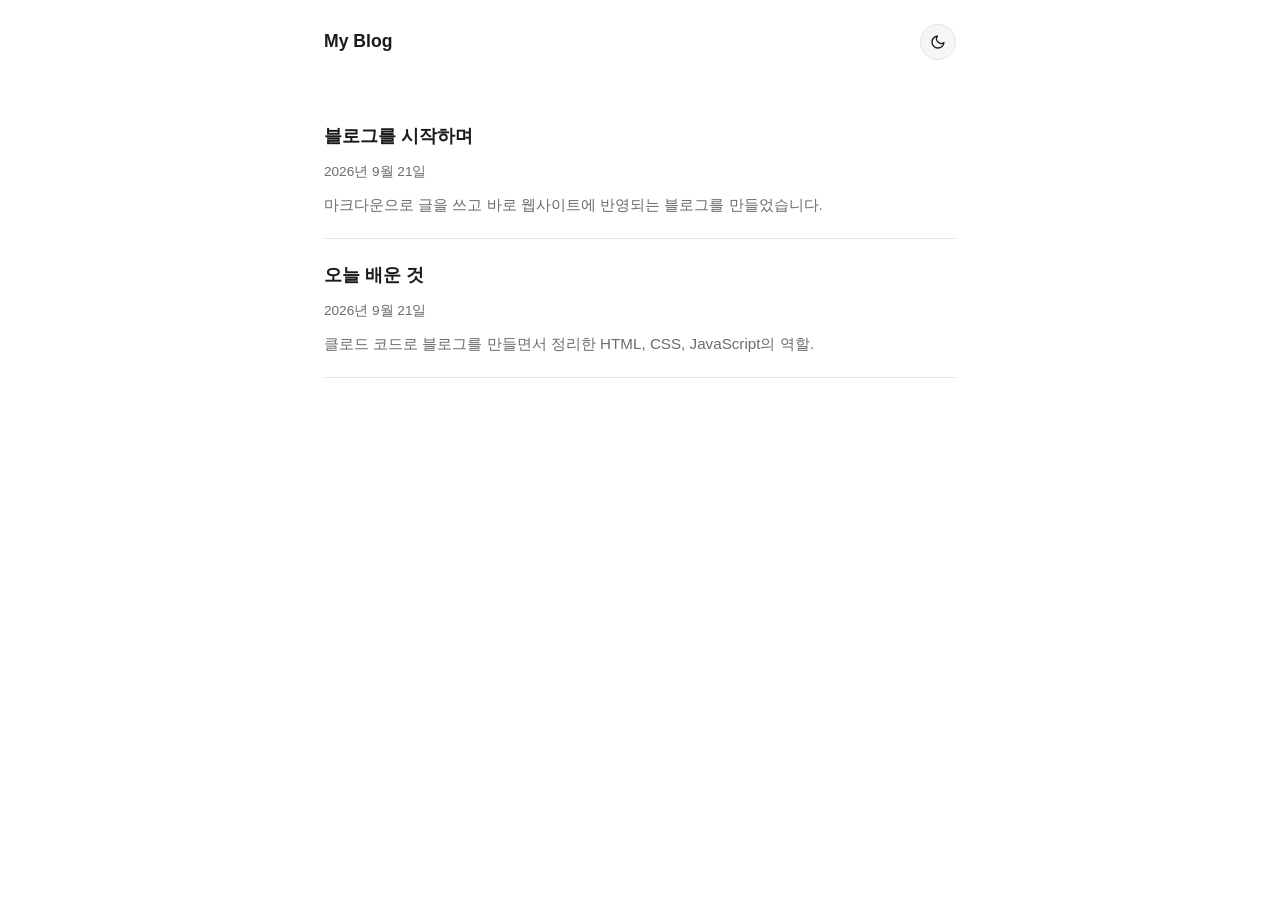
==== index.html @ d498dbff "블로그 초기버전 완성 Co-Authored-By: Claude Sonnet 5 <noreply@anthropic.com>" ====
<!DOCTYPE html>
<html lang="ko">
<head>
<meta charset="UTF-8" />
<meta name="viewport" content="width=device-width, initial-scale=1" />
<title>My Blog</title>
<link rel="stylesheet" href="css/style.css" />
<script src="js/theme.js"></script>
</head>
<body>
<header class="site-header">
  <a class="site-title" href="index.html">My Blog</a>
  <button class="theme-toggle" aria-label="다크 모드로 전환"></button>
</header>

<main>
  <ul id="post-list" class="post-list"></ul>
</main>

<script src="js/main.js"></script>
</body>
</html>
---- css/style.css ----
:root {
  --bg: #ffffff;
  --bg-elevated: #f6f6f7;
  --text: #1a1a1a;
  --text-muted: #6b6b70;
  --accent: #3457d5;
  --border: #e3e3e6;
  --code-bg: #f0f0f2;
}

:root[data-theme="dark"] {
  --bg: #15161a;
  --bg-elevated: #1c1d22;
  --text: #e8e8ea;
  --text-muted: #9a9aa2;
  --accent: #7c9aff;
  --border: #2c2d33;
  --code-bg: #1f2026;
}

@media (prefers-color-scheme: dark) {
  :root:not([data-theme="light"]):not([data-theme="dark"]) {
    --bg: #15161a;
    --bg-elevated: #1c1d22;
    --text: #e8e8ea;
    --text-muted: #9a9aa2;
    --accent: #7c9aff;
    --border: #2c2d33;
    --code-bg: #1f2026;
  }
}

* {
  box-sizing: border-box;
}

html {
  color-scheme: light dark;
}

body {
  margin: 0;
  background: var(--bg);
  color: var(--text);
  font-family: -apple-system, BlinkMacSystemFont, "Segoe UI", "Apple SD Gothic Neo",
    "Malgun Gothic", Roboto, Helvetica, Arial, sans-serif;
  line-height: 1.7;
  -webkit-font-smoothing: antialiased;
}

a {
  color: var(--accent);
  text-decoration: none;
}

a:hover {
  text-decoration: underline;
}

.site-header {
  display: flex;
  align-items: center;
  justify-content: space-between;
  max-width: 42rem;
  margin: 0 auto;
  padding: 1.5rem 1.25rem;
}

.site-title {
  font-size: 1.1rem;
  font-weight: 700;
  color: var(--text);
}

.theme-toggle {
  display: inline-flex;
  align-items: center;
  justify-content: center;
  border: 1px solid var(--border);
  background: var(--bg-elevated);
  color: var(--text);
  border-radius: 999px;
  width: 2.25rem;
  height: 2.25rem;
  padding: 0;
  cursor: pointer;
  line-height: 1;
}

.theme-toggle:hover {
  border-color: var(--accent);
}

main {
  max-width: 42rem;
  margin: 0 auto;
  padding: 0 1.25rem 4rem;
}

/* 글 목록 */
.post-list {
  list-style: none;
  margin: 1rem 0 0;
  padding: 0;
}

.post-card {
  display: block;
  padding: 1.25rem 0;
  border-bottom: 1px solid var(--border);
  color: var(--text);
}

.post-card:hover {
  text-decoration: none;
}

.post-card:hover .post-card-title {
  color: var(--accent);
}

.post-card-title {
  font-size: 1.15rem;
  font-weight: 600;
  margin: 0 0 0.35rem;
}

.post-card-date {
  font-size: 0.85rem;
  color: var(--text-muted);
}

.post-card-summary {
  margin: 0.5rem 0 0;
  color: var(--text-muted);
  font-size: 0.95rem;
}

.empty-state {
  color: var(--text-muted);
  padding: 2rem 0;
}

/* 글 상세 */
.post-header {
  margin: 0.5rem 0 2rem;
}

.post-header .post-card-date {
  display: block;
  margin-bottom: 0.5rem;
}

.post-title {
  font-size: 1.75rem;
  font-weight: 700;
  margin: 0;
  line-height: 1.3;
}

.back-link {
  display: inline-block;
  margin-bottom: 1rem;
  font-size: 0.9rem;
  color: var(--text-muted);
}

article.post-content {
  font-size: 1.02rem;
}

article.post-content h1,
article.post-content h2,
article.post-content h3 {
  line-height: 1.35;
  margin: 2rem 0 0.75rem;
}

article.post-content p {
  margin: 0 0 1.1rem;
}

article.post-content ul,
article.post-content ol {
  margin: 0 0 1.1rem;
  padding-left: 1.4rem;
}

article.post-content li {
  margin-bottom: 0.4rem;
}

article.post-content blockquote {
  margin: 1.25rem 0;
  padding: 0.25rem 1rem;
  border-left: 3px solid var(--accent);
  color: var(--text-muted);
}

article.post-content code {
  background: var(--code-bg);
  border-radius: 4px;
  padding: 0.15rem 0.35rem;
  font-size: 0.9em;
}

article.post-content pre {
  background: var(--code-bg);
  border-radius: 8px;
  padding: 1rem;
  overflow-x: auto;
}

article.post-content pre code {
  background: none;
  padding: 0;
}

article.post-content img {
  max-width: 100%;
  border-radius: 8px;
}

@media (max-width: 640px) {
  .site-header {
    padding: 1.1rem 1rem;
  }

  main {
    padding: 0 1rem 3rem;
  }

  .post-title {
    font-size: 1.45rem;
  }
}
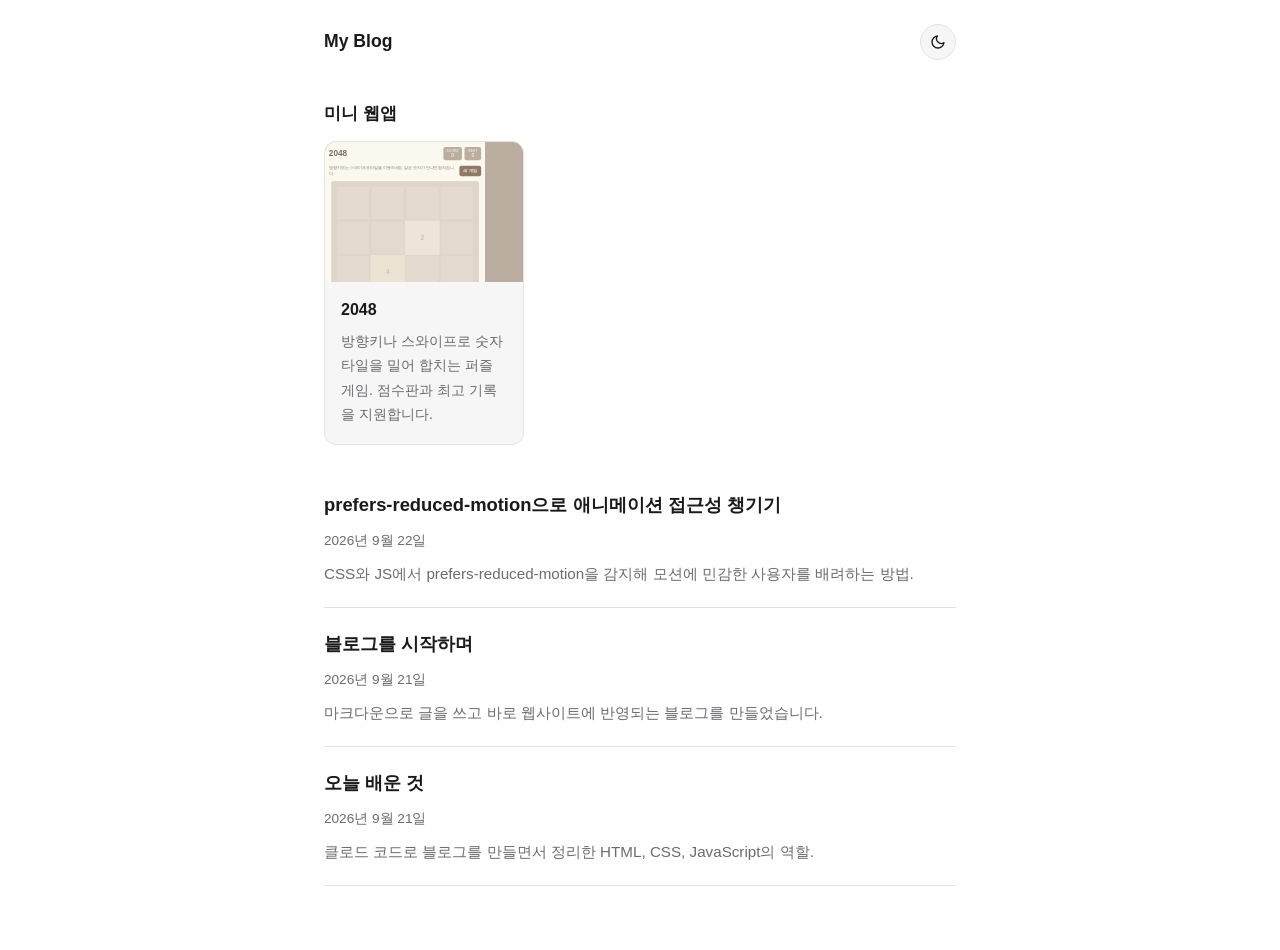
==== commit d74ec2fb: "Add 2048 game mini web-app and embed it on the blog Plan/Build/Review/Embed cycle per CLAUDE.md: a s" ====
--- a/index.html
+++ b/index.html
@@ -14,6 +14,23 @@
 </header>
 
 <main>
+  <section class="apps-section">
+    <h2 class="section-title">미니 웹앱</h2>
+    <ul class="app-list">
+      <li class="app-card">
+        <a class="app-card-link" href="apps/2048/index.html">
+          <div class="app-preview">
+            <iframe src="apps/2048/index.html" title="2048 미리보기" loading="lazy" tabindex="-1"></iframe>
+          </div>
+          <div class="app-card-body">
+            <h3 class="app-card-title">2048</h3>
+            <p class="app-card-desc">방향키나 스와이프로 숫자 타일을 밀어 합치는 퍼즐 게임. 점수판과 최고 기록을 지원합니다.</p>
+          </div>
+        </a>
+      </li>
+    </ul>
+  </section>
+
   <ul id="post-list" class="post-list"></ul>
 </main>
 
--- a/css/style.css
+++ b/css/style.css
@@ -97,6 +97,81 @@
   padding: 0 1.25rem 4rem;
 }
 
+/* 미니 웹앱 카드 */
+.apps-section {
+  margin-top: 1rem;
+}
+
+.section-title {
+  font-size: 1.05rem;
+  font-weight: 700;
+  margin: 0 0 0.75rem;
+}
+
+.app-list {
+  list-style: none;
+  margin: 0 0 1.5rem;
+  padding: 0;
+  display: grid;
+  grid-template-columns: repeat(auto-fill, minmax(200px, 1fr));
+  gap: 1rem;
+}
+
+.app-card {
+  border: 1px solid var(--border);
+  border-radius: 12px;
+  overflow: hidden;
+  background: var(--bg-elevated);
+}
+
+.app-card-link {
+  display: block;
+  color: var(--text);
+}
+
+.app-card-link:hover {
+  text-decoration: none;
+}
+
+.app-card-link:hover .app-card-title {
+  color: var(--accent);
+}
+
+.app-preview {
+  position: relative;
+  height: 140px;
+  overflow: hidden;
+  background: #bbada0;
+  pointer-events: none;
+}
+
+.app-preview iframe {
+  position: absolute;
+  top: 0;
+  left: 0;
+  width: 500px;
+  height: 700px;
+  border: 0;
+  transform: scale(0.32);
+  transform-origin: top left;
+}
+
+.app-card-body {
+  padding: 0.9rem 1rem 1.1rem;
+}
+
+.app-card-title {
+  font-size: 1rem;
+  font-weight: 600;
+  margin: 0 0 0.35rem;
+}
+
+.app-card-desc {
+  margin: 0;
+  font-size: 0.9rem;
+  color: var(--text-muted);
+}
+
 /* 글 목록 */
 .post-list {
   list-style: none;
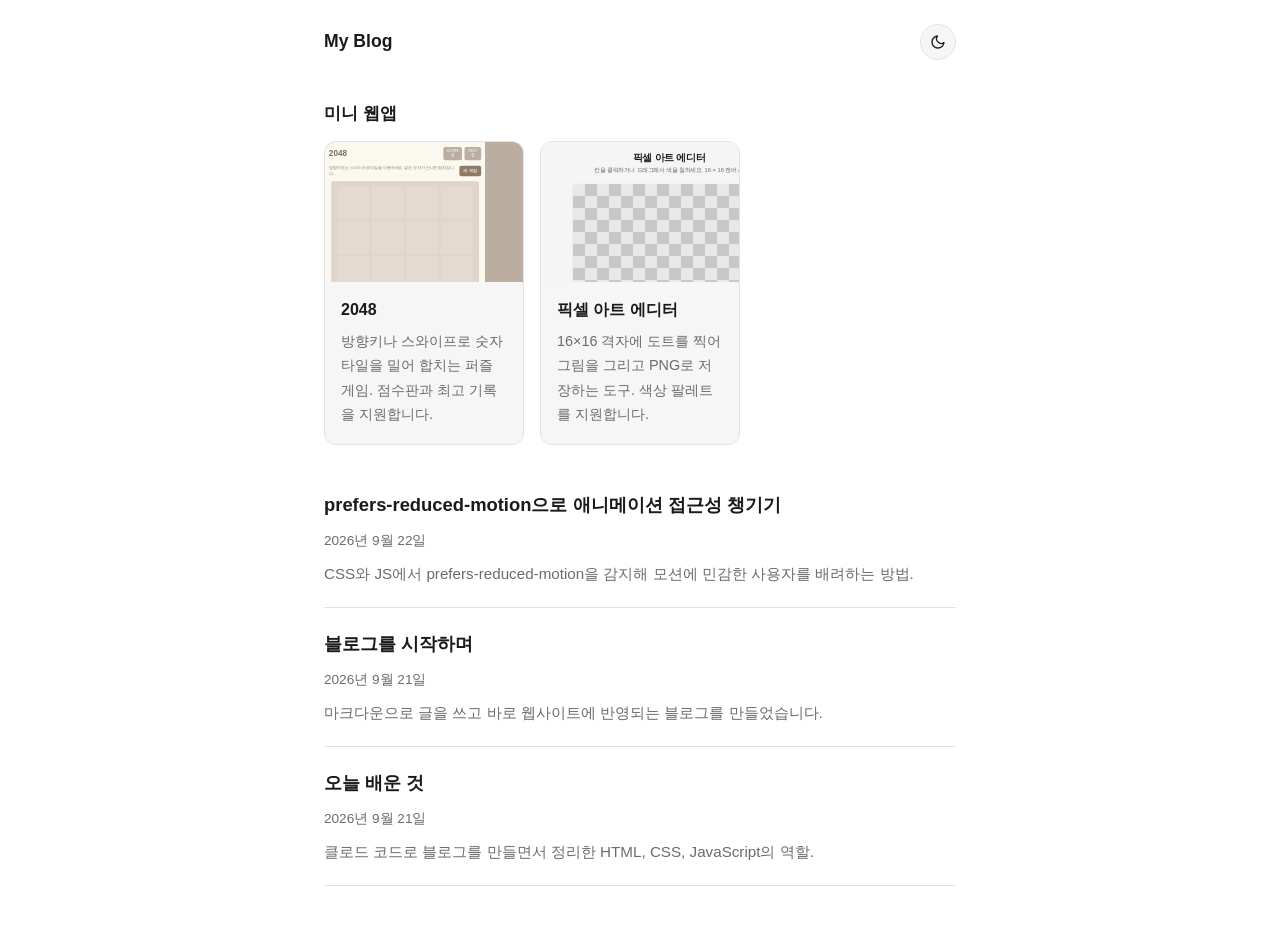
==== commit 21c0ec82: "Add pixel art editor mini web-app and embed it on the blog Plan/Build/Review/Embed cycle per CLAUDE." ====
--- a/index.html
+++ b/index.html
@@ -28,6 +28,17 @@
           </div>
         </a>
       </li>
+      <li class="app-card">
+        <a class="app-card-link" href="apps/pixel-art-editor/index.html">
+          <div class="app-preview app-preview--pixel">
+            <iframe src="apps/pixel-art-editor/index.html" title="픽셀 아트 에디터 미리보기" loading="lazy" tabindex="-1"></iframe>
+          </div>
+          <div class="app-card-body">
+            <h3 class="app-card-title">픽셀 아트 에디터</h3>
+            <p class="app-card-desc">16×16 격자에 도트를 찍어 그림을 그리고 PNG로 저장하는 도구. 색상 팔레트를 지원합니다.</p>
+          </div>
+        </a>
+      </li>
     </ul>
   </section>
 
--- a/css/style.css
+++ b/css/style.css
@@ -156,6 +156,16 @@
   transform-origin: top left;
 }
 
+.app-preview--pixel {
+  background: #f4f4f5;
+}
+
+.app-preview--pixel iframe {
+  width: 640px;
+  height: 480px;
+  transform: scale(0.4);
+}
+
 .app-card-body {
   padding: 0.9rem 1rem 1.1rem;
 }
